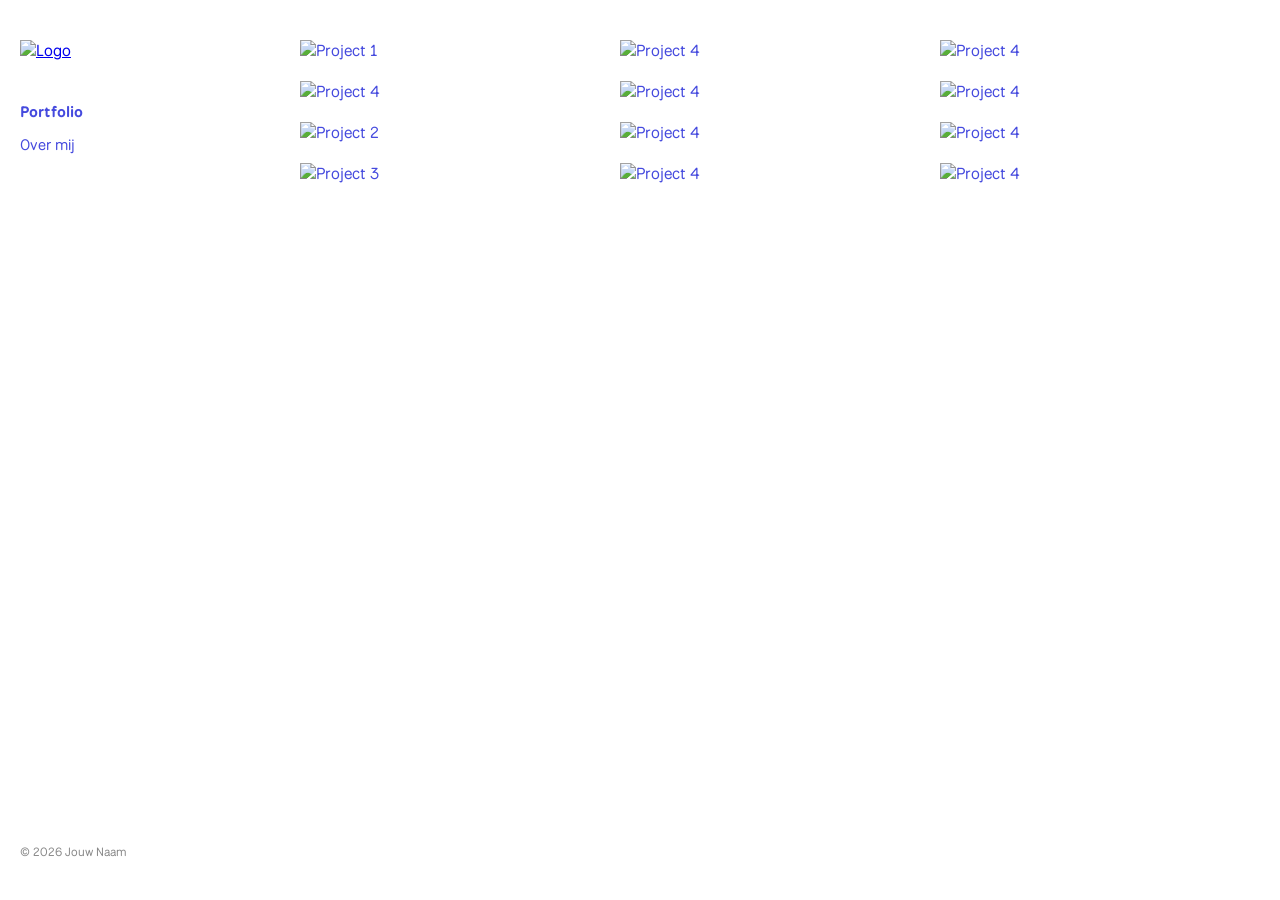
==== index.html @ df2ac1d7 "Add files via upload" ====
<!DOCTYPE html>
<html lang="nl">
<head>
    <meta charset="UTF-8">
    <meta name="viewport" content="width=device-width, initial-scale=1.0">
    <title>Jouw Portfolio</title>
    <link rel="stylesheet" href="style.css">
<link rel="preconnect" href="https://fonts.googleapis.com">
<link rel="preconnect" href="https://fonts.gstatic.com" crossorigin>
<link href="https://fonts.googleapis.com/css2?family=National+Park:wght@200..800&display=swap" rel="stylesheet">
<link rel="icon" type="image/png" href="img/favicon.png">
</head>
<body>

    <div class="site-container">
        <!-- Vaste Linkerzijbalk -->
        <aside class="sidebar">
            <div class="logo">
                <a href="#"><img src="img/logo.png" alt="Logo"></a>
            </div>
            
            <nav class="nav-menu">
                <ul>
                    <li><a href="index.html" class="active">Portfolio</a></li>
                    <li><a href="over.html">Over mij</a></li>
                </ul>
            </nav>

            <div class="footer-note">
                <p>&copy; 2026 Jouw Naam</p>
            </div>
        </aside>

        <!-- Rechterkant: Galerij Raster -->
        <main class="gallery">
            <div class="grid-item">
                <img src="img/dak.png" alt="Project 1" class="lightbox-trigger" data-title="Gemaakt voor de liefde">
            </div>
            <div class="grid-item">
                <img src="img/barnies.png" alt="Project 4" class="lightbox-trigger">
             </div>  
            <div class="grid-item">
                <img src="img/marthe.png" alt="Project 2" class="lightbox-trigger">
            </div>
            <div class="grid-item">
                <img src="img/roadmap.png" alt="Project 3" class="lightbox-trigger">
            </div>
            <div class="grid-item">
                <img src="img/stayweird.png" alt="Project 4" class="lightbox-trigger" data-title="Gemaakt voor de liefde">
            </div>
   	    <div class="grid-item">
                <img src="img/maas.png" alt="Project 4" class="lightbox-trigger">
            </div>
   	    <div class="grid-item">
                <img src="img/jungle.png" alt="Project 4" class="lightbox-trigger">
            </div> 
	     <div class="grid-item">
                <img src="img/benthe.png" alt="Project 4" class="lightbox-trigger">
            </div>
            <div class="grid-item">
                <img src="img/dak2.png" alt="Project 4" class="lightbox-trigger">
            </div>
    	    <div class="grid-item">
                <img src="img/moselumi.png" alt="Project 4" class="lightbox-trigger">
            </div>
 	    <div class="grid-item">
                <img src="img/olle.png" alt="Project 4" class="lightbox-trigger">
            </div>
           <div class="grid-item">
                <img src="img/olaf.png" alt="Project 4" class="lightbox-trigger">
            </div>
        </main>
    </div>

    <!-- Lightbox Overlay (Standaard verborgen) -->
  <div id="lightbox" class="lightbox">
        <span class="close-btn">&times;</span>
        <div class="lightbox-content">
            <img class="lightbox-img" id="lightbox-img" src="" alt="Vergrote afbeelding">
            <div id="lightbox-caption" class="lightbox-caption"></div> <!-- DIT ELEMENT IS NODIG -->
        </div>
    </div>

    <!-- Eenvoudig script voor de klik-functionaliteit -->
<script>
        const lightbox = document.getElementById('lightbox');
        const lightboxImg = document.getElementById('lightbox-img');
        const lightboxCaption = document.getElementById('lightbox-caption'); // DIT MOET ER ZIJN
        const triggers = document.querySelectorAll('.lightbox-trigger');
        const closeBtn = document.querySelector('.close-btn');

        triggers.forEach(img => {
            img.addEventListener('click', () => {
                lightbox.style.display = 'flex';
                lightboxImg.src = img.src;
                // Dit zorgt ervoor dat de tekst uit je data-title wordt gehaald en getoond:
                lightboxCaption.textContent = img.getAttribute('data-title'); 
            });
        });

        function closeLightbox() {
            lightbox.style.display = 'none';
        }

        closeBtn.addEventListener('click', closeLightbox);
        lightbox.addEventListener('click', (e) => {
            if (e.target === lightbox) {
                closeLightbox();
            }
        });
    </script>

</body>
</html>
---- style.css ----
/* Basis Reset */
* {
    margin: 0;
    padding: 0;
    box-sizing: border-box;
}

body {
font-family: "National Park", sans-serif;
    font-optical-sizing: auto;
    font-weight: 400; /* Of de dikte die jij hebt gekozen (bijv. 400 of 700) */
    font-style: normal;
    background-color: #ffffff;
    color: #454ade;
    overflow-x: hidden;
}


/* Hoofdcontainer */
.site-container {
    display: flex;
    min-height: 100vh;
}

/* Linkerzijbalk */
.sidebar {
    position: fixed;
    top: 0;
    left: 0;
    width: 260px;
    height: 100vh; /* Maakt de zijbalk exact zo hoog als het scherm */
    display: flex;
    flex-direction: column; /* Zet logo, menu en footer onder elkaar */
    justify-content: space-between; /* Duwt het eerste element boven en laatste onder */
    padding: 40px 20px;
    box-sizing: border-box;
    background-color: #ffffff; /* Of jouw achtergrondkleur */
}

.logo img {
    max-width: 150px;
    height: auto;
    display: block;
}

.nav-menu {
    margin-top: 40px;
}

.nav-menu ul {
    list-style: none;
}

.nav-menu li {
    margin-bottom: 12px;
}

.nav-menu a {
    text-decoration: none;
    color: #454ade;
    font-size: 0.95rem;
    transition: color 0.2s ease;
}

.nav-menu a:hover {
    color: #ffcae9;
}
.nav-menu a.active {
    color: #454ade;
    font-weight: bold;
}

.footer-note {
    margin-top: auto; 
    font-size: 0.85rem;
    color: #666;
}

.footer-note p {
    font-size: 0.75rem;
    color: #888;
}

/* Galerij Raster */
.gallery {
    margin-left: 260px;
    padding: 40px;
    width: calc(100% - 260px);
    column-count: 3;        /* Zorgt voor exact 3 kolommen naast elkaar */
    column-gap: 20px;       /* De witruimte tussen de kolommen */
}

.grid-item {
    break-inside: avoid;    /* Voorkomt dat een afbeelding halverwege wordt doorgeknipt naar de volgende kolom */
    margin-bottom: 20px;    /* De witruimte onder elke afbeelding */
    cursor: pointer;
}

.grid-item img {
    width: 100%;            /* Vult de kolombreedte netjes op */
    height: auto;           /* Behoudt de eigen hoogte/verhouding van elke afbeelding */
    display: block;
    transition: opacity 0.2s ease;
}

.grid-item img:hover {
    opacity: 0.9;
}

.contact-list {
    list-style: none;
    padding: 0;
    margin: 0;
}

.contact-list li {
    display: flex;
    align-items: center;
    margin-bottom: 20px;
    font-size: 1rem;
}

.contact-list i {
    width: 24px;
font-weight: bold;
    font-size: 1.2rem;
    color: #3f51b5; /* Jouw blauwe kleur */
    margin-right: 15px;
    text-align: center;
}

.contact-list a, 
.contact-list span {
    color: #3f51b5;
font-weight: bold;
    text-decoration: none;
}

.contact-list a:hover {
    text-decoration: underline;
}

/* LIGHTBOX STIJLEN (De pop-up overlay) */
.lightbox {
    display: none; /* Standaard onzichtbaar */
    position: fixed;
    z-index: 100;
    left: 0;
    top: 0;
    width: 100%;
    height: 100%;
    background-color: rgba(255, 255, 255, 0.85); /* Witte/lichte transparante achtergrond */
    justify-content: center;
    align-items: center;
    padding: 40px;
}

/* NIEUW: Container die de foto en tekst netjes onder elkaar houdt */
.lightbox-content {
    display: flex;
    flex-direction: column;
    align-items: center;
    max-width: 85%;
    max-height: 85vh;
}

.lightbox-img {
    max-width: 100%;
    max-height: 75vh; /* Iets kleiner gemaakt zodat er ruimte overblijft voor de tekst */
    object-fit: contain;
    box-shadow: 0 10px 30px rgba(0, 0, 0, 0.15); /* Subtiele schaduw */
}

/* ABOUT PAGINA STIJLEN */
.about-content {
    margin-left: 260px;
    padding: 50px 40px;
    width: calc(100% - 260px);
    max-width: 680px; /* Zorgt dat de tekstregels niet te breed en onleesbaar worden */
}

.about-image {
    margin-bottom: 30px;
}

.about-image img {
    max-width: 60%;
    width: 100%;
    height: auto;
    display: block;
    margin: 0 auto;
}
.about-text p {
    margin-bottom: 18px;
    line-height: 1.6;
    font-size: 1rem;
    color: #3f51b5; /* Pas aan naar jouw exacte blauwe kleurcode */
}




/* NIEUW: Stijl voor de tekst onder de foto */
.lightbox-caption {
    margin-top: 15px;
    color: #454ade;
    font-size: 0.95rem;
    font-weight: bold;
    text-align: center;
    letter-spacing: 0.2px;
}

.close-btn {
    position: absolute;
    top: 30px;
    right: 40px;
    font-size: 2.5rem;
    color: #333;
    cursor: pointer;
    font-weight: 300;
}

.close-btn:hover {
    color: #000;
}

@media (max-width: 900px) {
    .site-container {
        flex-direction: column;
    }

    .sidebar {
        position: relative;
        width: 100%;
        height: auto;
        padding: 30px 20px;
        border-bottom: 1px solid #eee;
    }

    .nav-menu {
        margin-top: 25px;
    }

    .gallery {
        margin-left: 0;
        width: 100%;
        column-count: 1;    /* 1 kolom op mobiel */
        padding: 20px;
    }
}
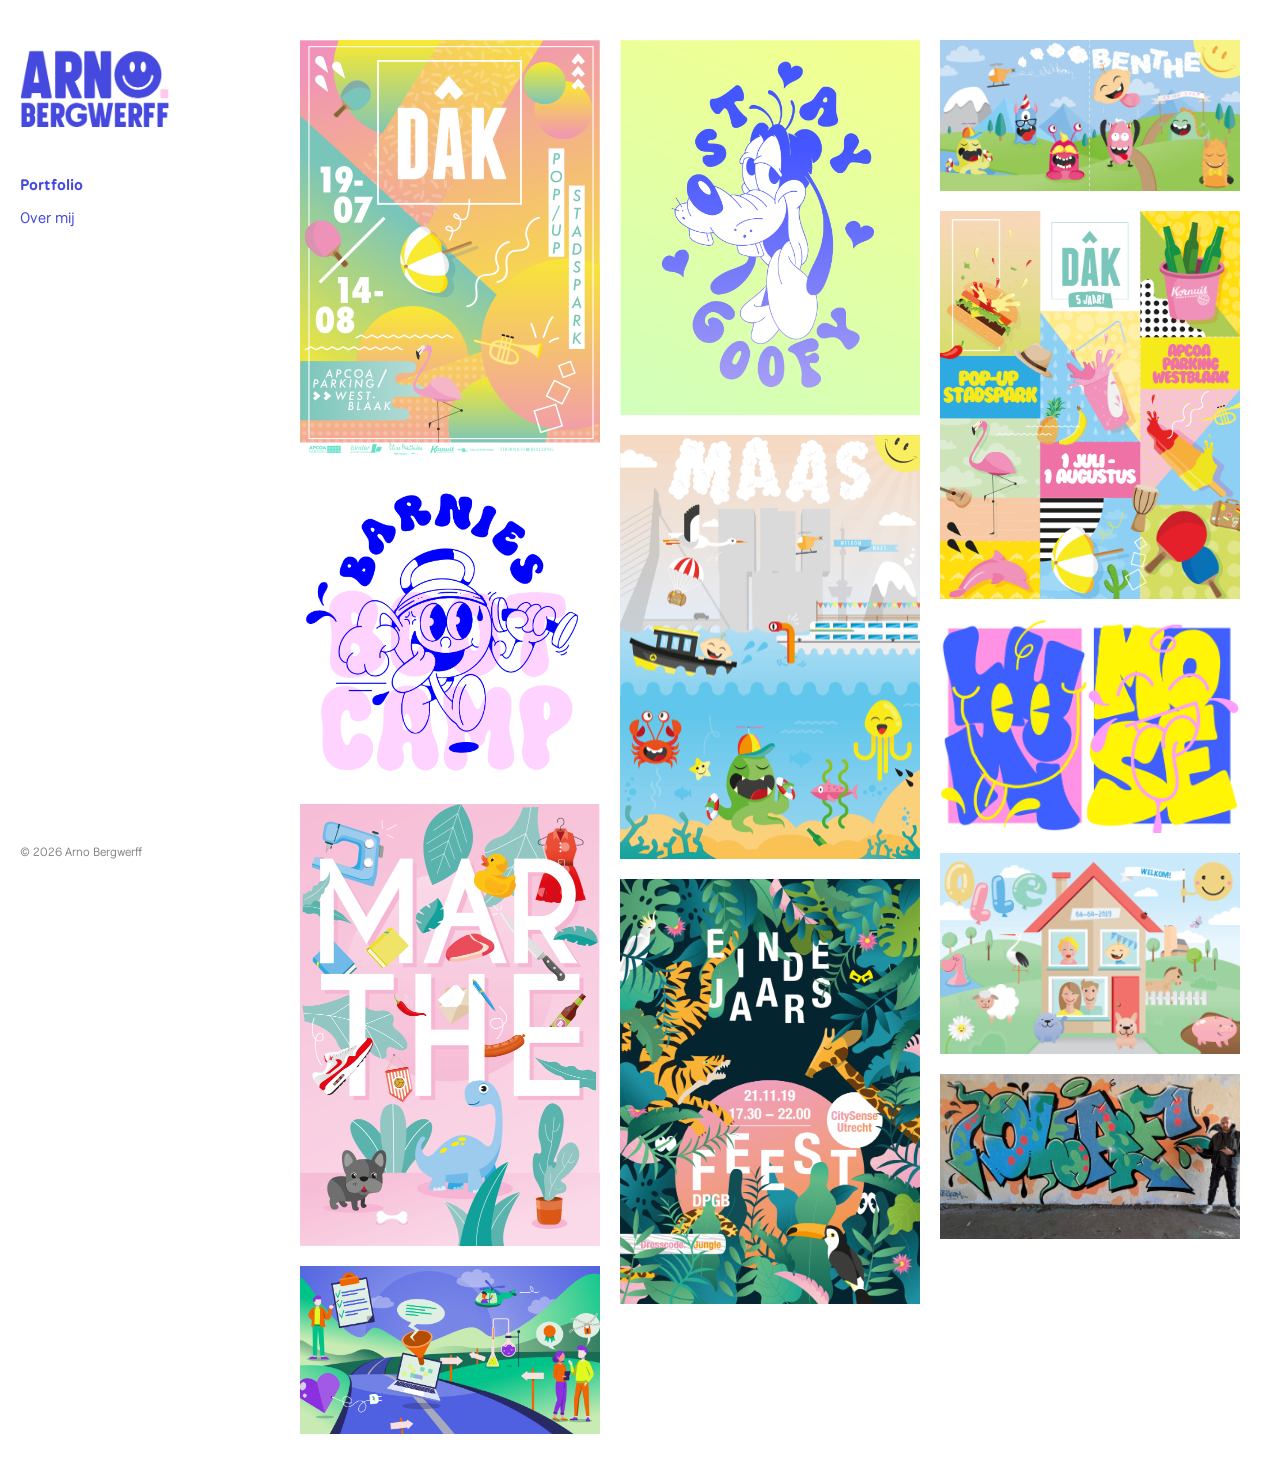
==== commit f1fe47c3: "Update index.html" ====
--- a/index.html
+++ b/index.html
@@ -27,7 +27,7 @@
             </nav>
 
             <div class="footer-note">
-                <p>&copy; 2026 Jouw Naam</p>
+                <p>&copy; 2026 Arno Bergwerff</p>
             </div>
         </aside>
 
@@ -111,4 +111,4 @@
     </script>
 
 </body>
-</html>+</html>
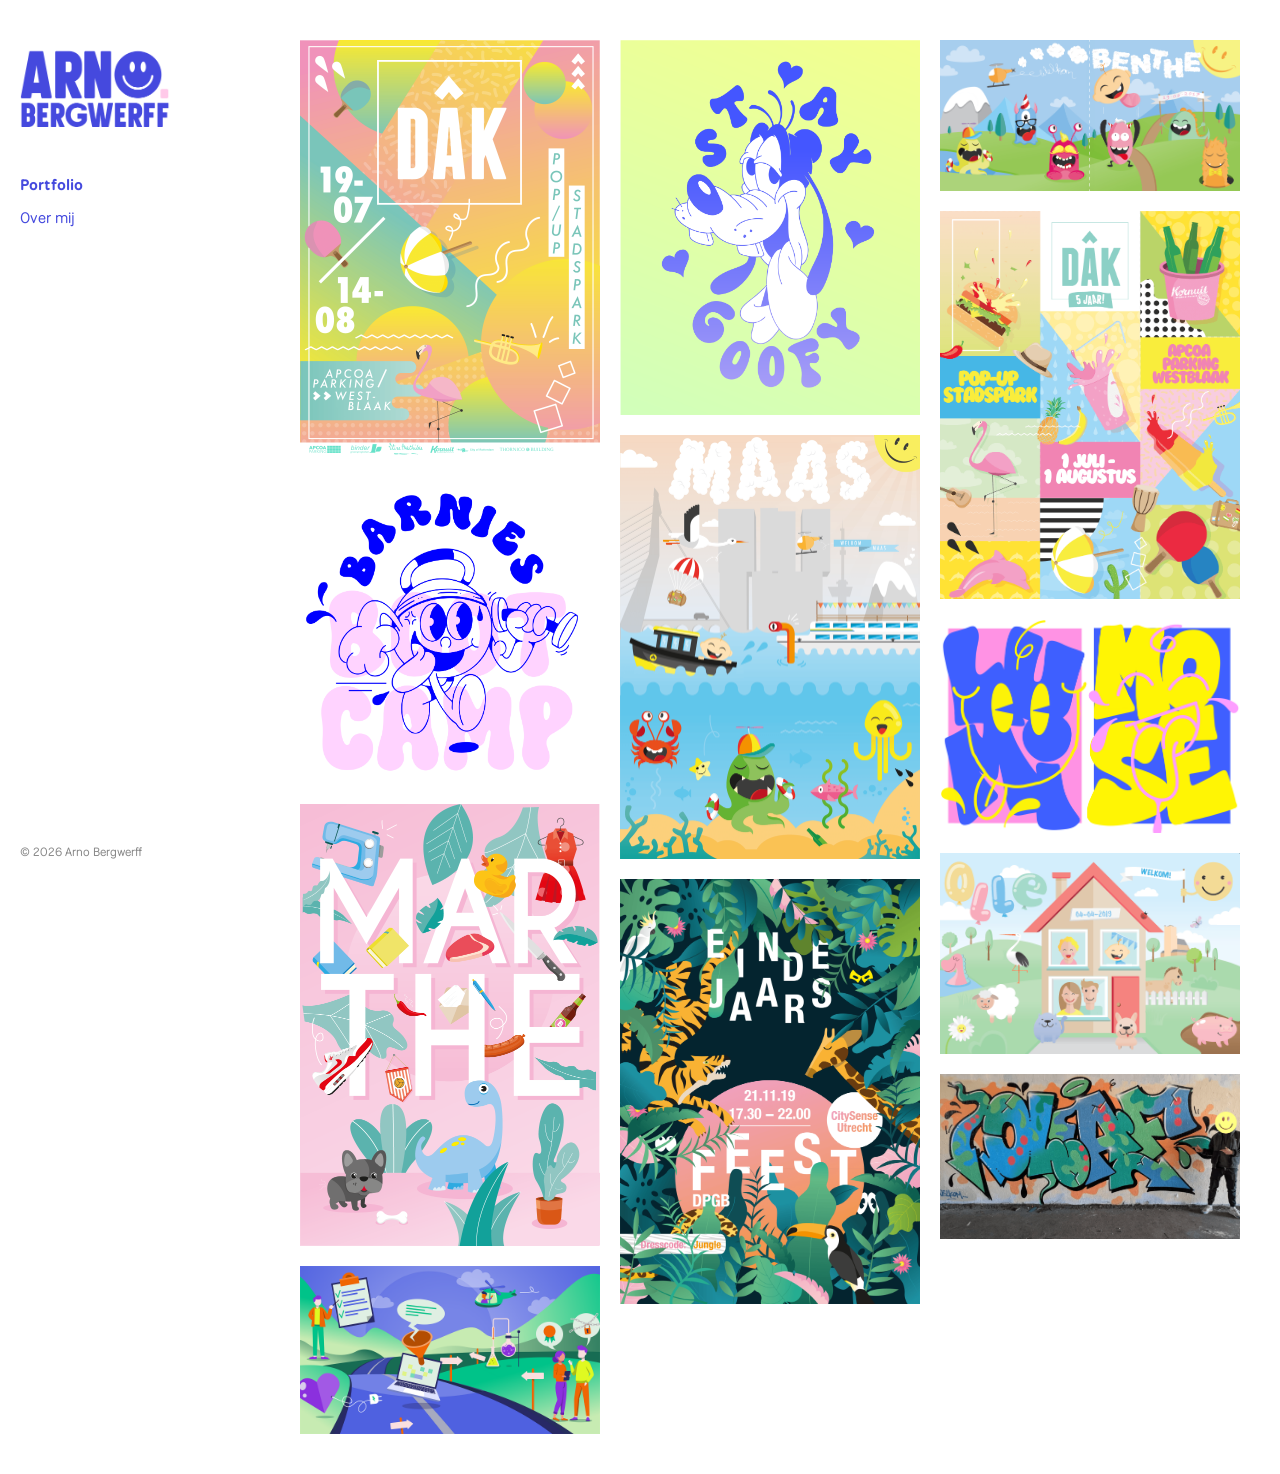
==== commit 473f8233: "Update index.html" ====
--- a/index.html
+++ b/index.html
@@ -34,40 +34,40 @@
         <!-- Rechterkant: Galerij Raster -->
         <main class="gallery">
             <div class="grid-item">
-                <img src="img/dak.png" alt="Project 1" class="lightbox-trigger" data-title="Gemaakt voor de liefde">
+                <img src="img/dak.png" alt="Project 1" class="lightbox-trigger" data-title="Poster voor DÂK">
             </div>
             <div class="grid-item">
-                <img src="img/barnies.png" alt="Project 4" class="lightbox-trigger">
+                <img src="img/barnies.png" alt="Project 4" class="lightbox-trigger"data-title="Beeldmerk voor mijn bootcamp clubje">
              </div>  
             <div class="grid-item">
-                <img src="img/marthe.png" alt="Project 2" class="lightbox-trigger">
+                <img src="img/marthe.png" alt="Project 2" class="lightbox-trigger"data-title="Geboortekaartje">
             </div>
             <div class="grid-item">
-                <img src="img/roadmap.png" alt="Project 3" class="lightbox-trigger">
+                <img src="img/roadmap.png" alt="Project 3" class="lightbox-trigger"data-title="Visual uit een geanimeerde roadmap">
             </div>
             <div class="grid-item">
                 <img src="img/stayweird.png" alt="Project 4" class="lightbox-trigger" data-title="Gemaakt voor de liefde">
             </div>
    	    <div class="grid-item">
-                <img src="img/maas.png" alt="Project 4" class="lightbox-trigger">
+                <img src="img/maas.png" alt="Project 4" class="lightbox-trigger"data-title="Geboorteposter">
             </div>
    	    <div class="grid-item">
-                <img src="img/jungle.png" alt="Project 4" class="lightbox-trigger">
+                <img src="img/jungle.png" alt="Project 4" class="lightbox-trigger"data-title="Poster voor bedrijfsfeestje">
             </div> 
 	     <div class="grid-item">
-                <img src="img/benthe.png" alt="Project 4" class="lightbox-trigger">
+                <img src="img/benthe.png" alt="Project 4" class="lightbox-trigger"data-title="Geboortekaartje">
             </div>
             <div class="grid-item">
-                <img src="img/dak2.png" alt="Project 4" class="lightbox-trigger">
+                <img src="img/dak2.png" alt="Project 4" class="lightbox-trigger"data-title="Poster voor DÂK">
             </div>
     	    <div class="grid-item">
-                <img src="img/moselumi.png" alt="Project 4" class="lightbox-trigger">
+                <img src="img/moselumi.png" alt="Project 4" class="lightbox-trigger"data-title="2 printjes voor mijn kleine grote vriendinnen">
             </div>
  	    <div class="grid-item">
-                <img src="img/olle.png" alt="Project 4" class="lightbox-trigger">
+                <img src="img/olle.png" alt="Project 4" class="lightbox-trigger"data-title="Geboortekaartje">
             </div>
            <div class="grid-item">
-                <img src="img/olaf.png" alt="Project 4" class="lightbox-trigger">
+                <img src="img/olaf.png" alt="Project 4" class="lightbox-trigger"data-title="Voor mijn toen pasgeboren neefje">
             </div>
         </main>
     </div>
--- a/style.css
+++ b/style.css
@@ -6,15 +6,14 @@
 }
 
 body {
-font-family: "National Park", sans-serif;
+    font-family: "National Park", sans-serif;
     font-optical-sizing: auto;
-    font-weight: 400; /* Of de dikte die jij hebt gekozen (bijv. 400 of 700) */
+    font-weight: 400;
     font-style: normal;
     background-color: #ffffff;
     color: #454ade;
     overflow-x: hidden;
 }
-
 
 /* Hoofdcontainer */
 .site-container {
@@ -28,13 +27,13 @@
     top: 0;
     left: 0;
     width: 260px;
-    height: 100vh; /* Maakt de zijbalk exact zo hoog als het scherm */
-    display: flex;
-    flex-direction: column; /* Zet logo, menu en footer onder elkaar */
-    justify-content: space-between; /* Duwt het eerste element boven en laatste onder */
+    height: 100vh;
+    display: flex;
+    flex-direction: column;
+    justify-content: space-between;
     padding: 40px 20px;
     box-sizing: border-box;
-    background-color: #ffffff; /* Of jouw achtergrondkleur */
+    background-color: #ffffff;
 }
 
 .logo img {
@@ -65,6 +64,7 @@
 .nav-menu a:hover {
     color: #ffcae9;
 }
+
 .nav-menu a.active {
     color: #454ade;
     font-weight: bold;
@@ -86,19 +86,19 @@
     margin-left: 260px;
     padding: 40px;
     width: calc(100% - 260px);
-    column-count: 3;        /* Zorgt voor exact 3 kolommen naast elkaar */
-    column-gap: 20px;       /* De witruimte tussen de kolommen */
+    column-count: 3;
+    column-gap: 20px;
 }
 
 .grid-item {
-    break-inside: avoid;    /* Voorkomt dat een afbeelding halverwege wordt doorgeknipt naar de volgende kolom */
-    margin-bottom: 20px;    /* De witruimte onder elke afbeelding */
+    break-inside: avoid;
+    margin-bottom: 20px;
     cursor: pointer;
 }
 
 .grid-item img {
-    width: 100%;            /* Vult de kolombreedte netjes op */
-    height: auto;           /* Behoudt de eigen hoogte/verhouding van elke afbeelding */
+    width: 100%;
+    height: auto;
     display: block;
     transition: opacity 0.2s ease;
 }
@@ -122,9 +122,9 @@
 
 .contact-list i {
     width: 24px;
-font-weight: bold;
+    font-weight: bold;
     font-size: 1.2rem;
-    color: #3f51b5; /* Jouw blauwe kleur */
+    color: #ffcae9; 
     margin-right: 15px;
     text-align: center;
 }
@@ -132,7 +132,7 @@
 .contact-list a, 
 .contact-list span {
     color: #3f51b5;
-font-weight: bold;
+    font-weight: bold;
     text-decoration: none;
 }
 
@@ -140,22 +140,21 @@
     text-decoration: underline;
 }
 
-/* LIGHTBOX STIJLEN (De pop-up overlay) */
+/* LIGHTBOX STIJLEN */
 .lightbox {
-    display: none; /* Standaard onzichtbaar */
+    display: none;
     position: fixed;
     z-index: 100;
     left: 0;
     top: 0;
     width: 100%;
     height: 100%;
-    background-color: rgba(255, 255, 255, 0.85); /* Witte/lichte transparante achtergrond */
+    background-color: rgba(255, 255, 255, 0.85);
     justify-content: center;
     align-items: center;
     padding: 40px;
 }
 
-/* NIEUW: Container die de foto en tekst netjes onder elkaar houdt */
 .lightbox-content {
     display: flex;
     flex-direction: column;
@@ -166,9 +165,9 @@
 
 .lightbox-img {
     max-width: 100%;
-    max-height: 75vh; /* Iets kleiner gemaakt zodat er ruimte overblijft voor de tekst */
+    max-height: 75vh;
     object-fit: contain;
-    box-shadow: 0 10px 30px rgba(0, 0, 0, 0.15); /* Subtiele schaduw */
+    box-shadow: 0 10px 30px rgba(0, 0, 0, 0.15);
 }
 
 /* ABOUT PAGINA STIJLEN */
@@ -176,7 +175,7 @@
     margin-left: 260px;
     padding: 50px 40px;
     width: calc(100% - 260px);
-    max-width: 680px; /* Zorgt dat de tekstregels niet te breed en onleesbaar worden */
+    max-width: 680px;
 }
 
 .about-image {
@@ -190,17 +189,14 @@
     display: block;
     margin: 0 auto;
 }
+
 .about-text p {
     margin-bottom: 18px;
     line-height: 1.6;
     font-size: 1rem;
-    color: #3f51b5; /* Pas aan naar jouw exacte blauwe kleurcode */
-}
-
-
-
-
-/* NIEUW: Stijl voor de tekst onder de foto */
+    color: #3f51b5;
+}
+
 .lightbox-caption {
     margin-top: 15px;
     color: #454ade;
@@ -224,27 +220,29 @@
     color: #000;
 }
 
-@media (max-width: 900px) {
+/* Mobiele weergave (schermen smaller dan 768px) */
+@media (max-width: 768px) {
     .site-container {
-        flex-direction: column;
+        display: block;
     }
 
     .sidebar {
-        position: relative;
+        position: static;
         width: 100%;
         height: auto;
         padding: 30px 20px;
-        border-bottom: 1px solid #eee;
-    }
-
-    .nav-menu {
-        margin-top: 25px;
     }
 
     .gallery {
         margin-left: 0;
         width: 100%;
-        column-count: 1;    /* 1 kolom op mobiel */
         padding: 20px;
-    }
-}+        column-count: 1; /* Op mobiel netjes 1 foto per rij onder elkaar */
+    }
+
+    .about-content {
+        margin-left: 0;
+        width: 100%;
+        padding: 20px;
+    }
+}
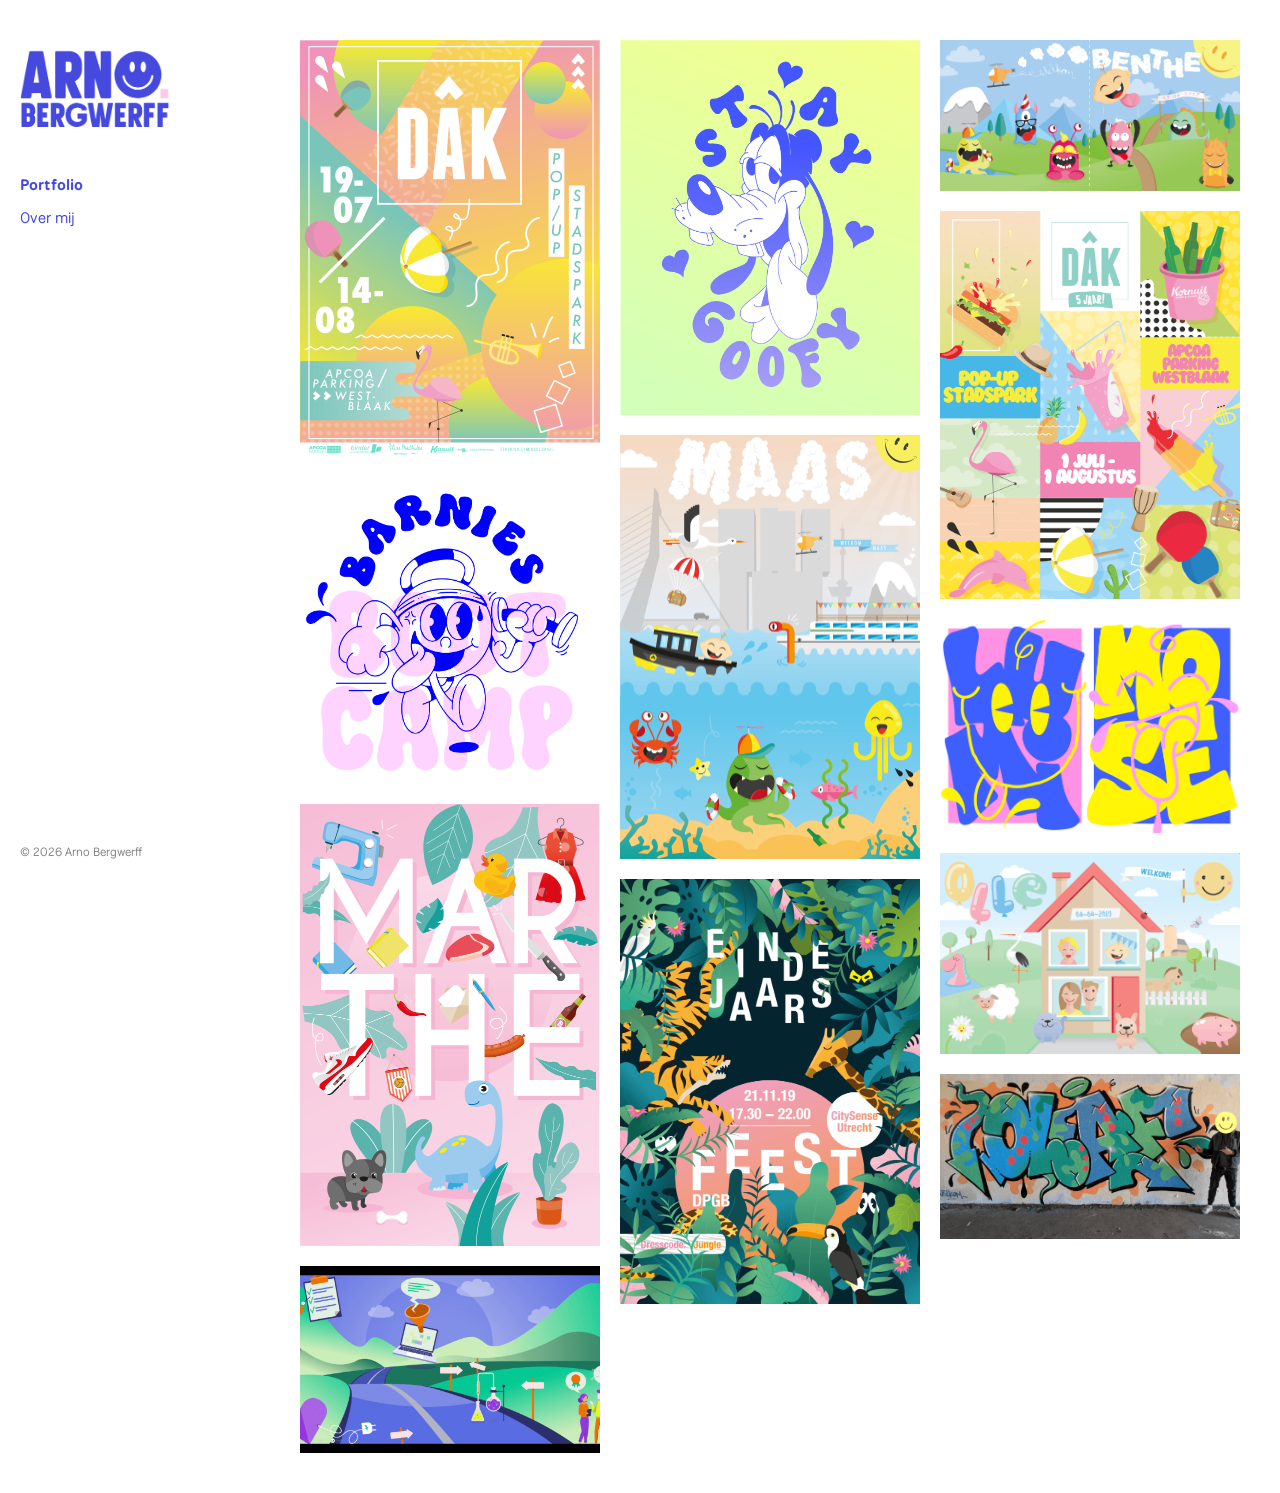
==== commit 47204c29: "Update index.html" ====
--- a/index.html
+++ b/index.html
@@ -43,7 +43,7 @@
                 <img src="img/marthe.png" alt="Project 2" class="lightbox-trigger"data-title="Geboortekaartje">
             </div>
             <div class="grid-item">
-                <img src="img/roadmap.png" alt="Project 3" class="lightbox-trigger"data-title="Visual uit een geanimeerde roadmap">
+                <img src="img/roadmap.gif" alt="Project 3" class="lightbox-trigger"data-title="Visual uit een geanimeerde roadmap">
             </div>
             <div class="grid-item">
                 <img src="img/stayweird.png" alt="Project 4" class="lightbox-trigger" data-title="Gemaakt voor de liefde">
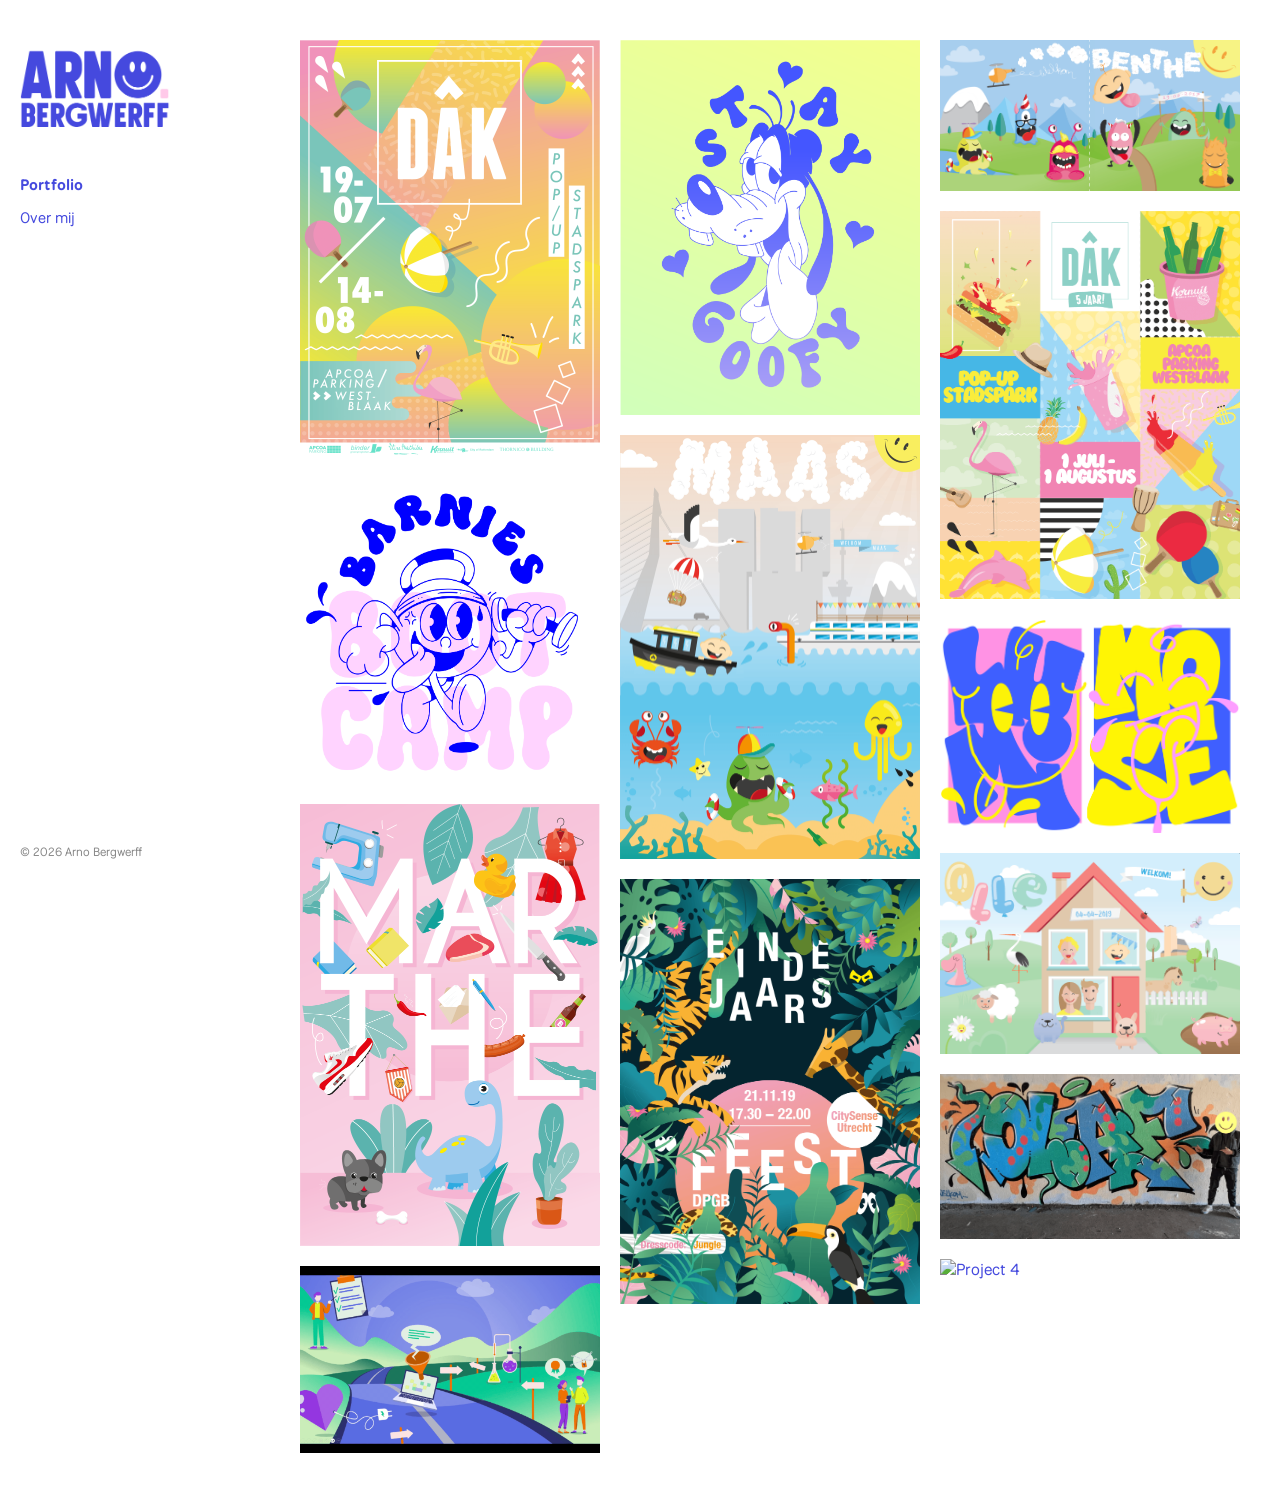
==== commit fd80e17f: "Update index.html" ====
--- a/index.html
+++ b/index.html
@@ -69,6 +69,9 @@
            <div class="grid-item">
                 <img src="img/olaf.png" alt="Project 4" class="lightbox-trigger"data-title="Voor mijn toen pasgeboren neefje">
             </div>
+			           <div class="grid-item">
+                <img src="img/me.png" alt="Project 4" class="lightbox-trigger"data-title="Zelfportret voor C.V.">
+            </div>
         </main>
     </div>
 
